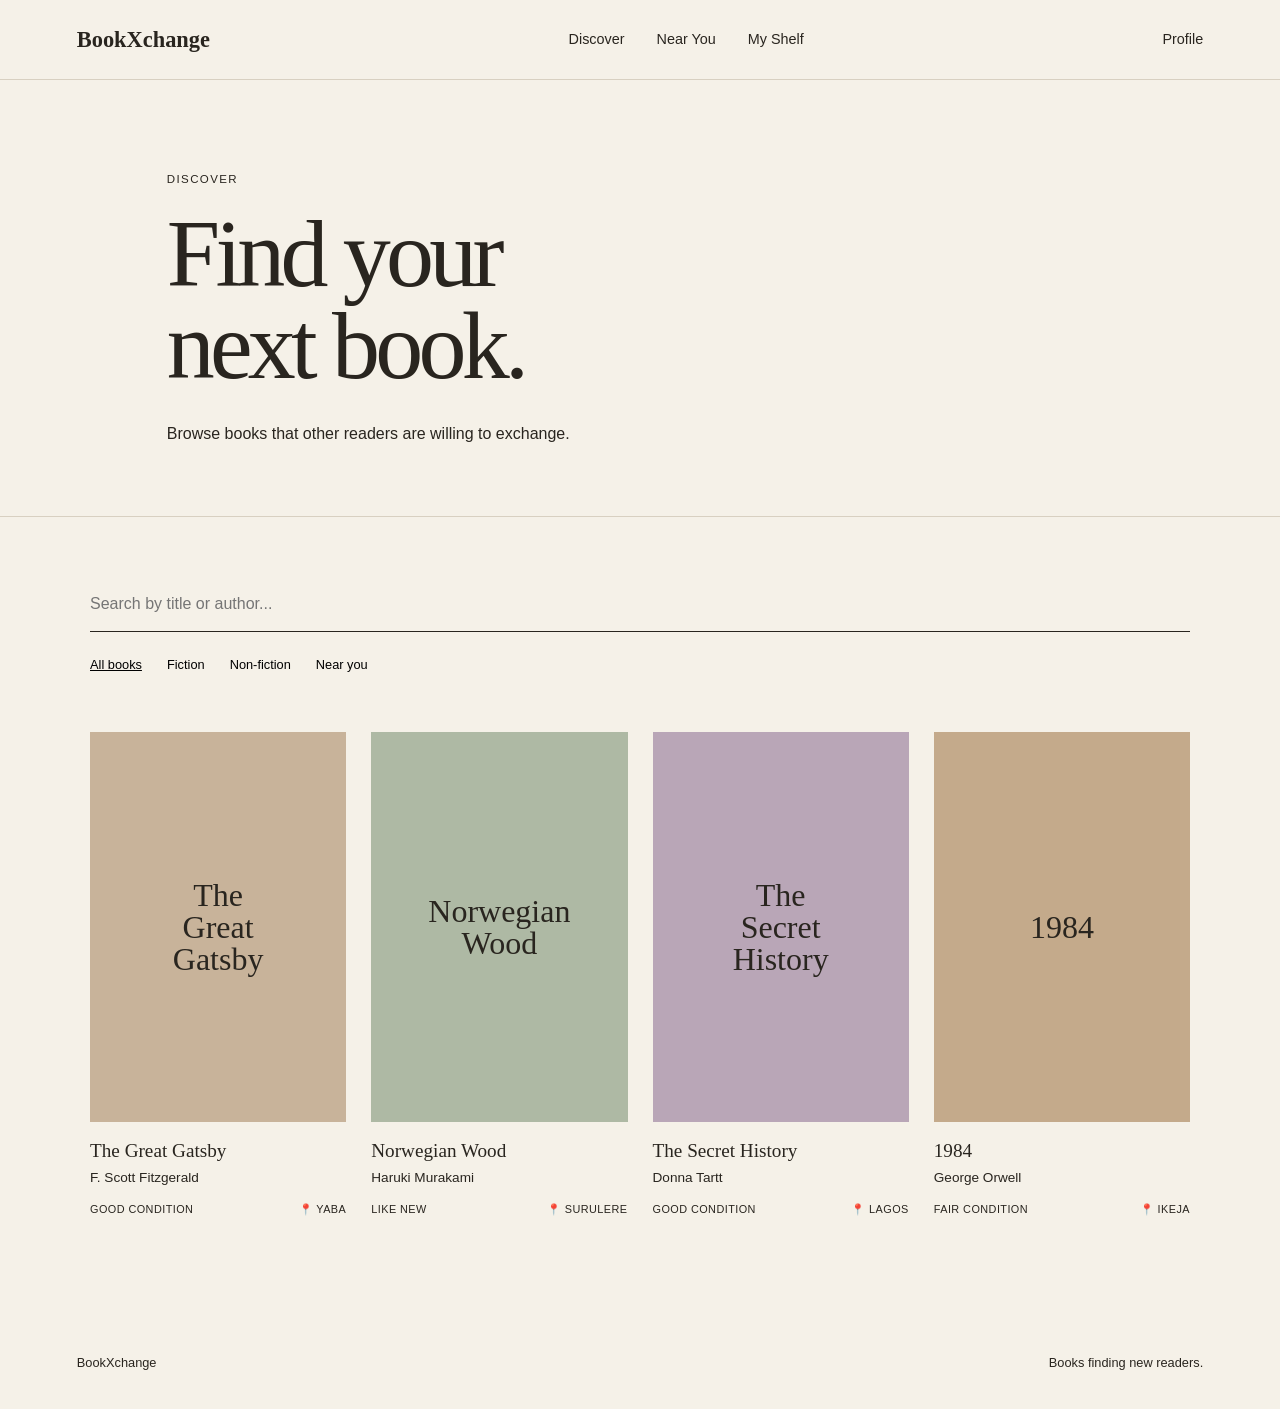
==== discover.html @ 3eae217b "rebuild project" ====
<!DOCTYPE html>
<html lang="en">
<head>
    <meta charset="UTF-8">
    <meta name="viewport" content="width=device-width, initial-scale=1.0">
    <title>Discover | BookXchange</title>
    <link rel="stylesheet" href="css/style.css">
</head>

<body>

    <header class="navbar">
        <a href="index.html" class="logo">BookXchange</a>

        <nav>
            <a href="discover.html">Discover</a>
            <a href="near-you.html">Near You</a>
            <a href="shelf.html">My Shelf</a>
        </nav>

        <a href="profile.html" class="profile-link">Profile</a>
    </header>


    <main>

        <section class="page-intro">
            <p class="eyebrow">Discover</p>

            <h1>Find your<br>next book.</h1>

            <p>
                Browse books that other readers are willing
                to exchange.
            </p>
        </section>


        <section class="discover-section">

            <div class="discover-tools">

                <input
                    type="text"
                    placeholder="Search by title or author..."
                    class="search-input"
                >

                <div class="filter-links">
                    <button>All books</button>
                    <button>Fiction</button>
                    <button>Non-fiction</button>
                    <button>Near you</button>
                </div>

            </div>


            <div class="discover-grid">

                <article class="discover-book">

                    <div class="book-cover cover-one">
                        <span>The<br>Great<br>Gatsby</span>
                    </div>

                    <div class="discover-info">
                        <h2>The Great Gatsby</h2>
                        <p>F. Scott Fitzgerald</p>

                        <div class="book-meta">
                            <span>Good condition</span>
                            <span>📍 Yaba</span>
                        </div>
                    </div>

                </article>


                <article class="discover-book">

                    <div class="book-cover cover-two">
                        <span>Norwegian<br>Wood</span>
                    </div>

                    <div class="discover-info">
                        <h2>Norwegian Wood</h2>
                        <p>Haruki Murakami</p>

                        <div class="book-meta">
                            <span>Like new</span>
                            <span>📍 Surulere</span>
                        </div>
                    </div>

                </article>


                <article class="discover-book">

                    <div class="book-cover cover-three">
                        <span>The<br>Secret<br>History</span>
                    </div>

                    <div class="discover-info">
                        <h2>The Secret History</h2>
                        <p>Donna Tartt</p>

                        <div class="book-meta">
                            <span>Good condition</span>
                            <span>📍 Lagos</span>
                        </div>
                    </div>

                </article>


                <article class="discover-book">

                    <div class="book-cover cover-four">
                        <span>1984</span>
                    </div>

                    <div class="discover-info">
                        <h2>1984</h2>
                        <p>George Orwell</p>

                        <div class="book-meta">
                            <span>Fair condition</span>
                            <span>📍 Ikeja</span>
                        </div>
                    </div>

                </article>

            </div>

        </section>

    </main>


    <footer>
        <p>BookXchange</p>
        <p>Books finding new readers.</p>
    </footer>


    <script src="js/app.js"></script>

</body>
</html>
---- css/style.css ----
* {
    margin: 0;
    padding: 0;
    box-sizing: border-box;
}

body {
    font-family: Georgia, "Times New Roman", serif;
    background: #f5f1e8;
    color: #29251f;
    line-height: 1.6;
}

a {
    color: inherit;
    text-decoration: none;
}


/* NAVIGATION */

.navbar {
    height: 80px;
    padding: 0 6%;
    display: flex;
    align-items: center;
    justify-content: space-between;
    border-bottom: 1px solid #d8d0c1;
}

.logo {
    font-size: 1.4rem;
    font-weight: bold;
}

.navbar nav {
    display: flex;
    gap: 32px;
}

.navbar nav a,
.profile-link {
    font-family: Arial, sans-serif;
    font-size: 0.9rem;
}


/* HERO */

.hero {
    max-width: 1100px;
    margin: 0 auto;
    padding: 120px 6% 110px;
}

.eyebrow {
    font-family: Arial, sans-serif;
    text-transform: uppercase;
    letter-spacing: 0.12em;
    font-size: 0.72rem;
    margin-bottom: 20px;
}

.hero h1 {
    font-size: clamp(3.5rem, 8vw, 7rem);
    line-height: 0.95;
    font-weight: normal;
    letter-spacing: -0.05em;
    max-width: 900px;
}

.hero-text {
    max-width: 520px;
    margin-top: 32px;
    font-family: Arial, sans-serif;
    font-size: 1.05rem;
}

.hero-actions {
    display: flex;
    gap: 12px;
    margin-top: 36px;
}

.button {
    padding: 13px 20px;
    font-family: Arial, sans-serif;
    font-size: 0.9rem;
}

.button.primary {
    background: #29251f;
    color: #f5f1e8;
}

.button.secondary {
    border: 1px solid #29251f;
}


/* GENERAL SECTIONS */

.section {
    padding: 90px 6%;
    border-top: 1px solid #d8d0c1;
}

.section-heading {
    display: flex;
    justify-content: space-between;
    align-items: end;
    margin-bottom: 40px;
}

.section-heading h2,
.near-section h2,
.how-it-works h2 {
    font-size: clamp(2rem, 4vw, 3.5rem);
    font-weight: normal;
    line-height: 1;
}


/* BOOKS */

.book-grid {
    display: grid;
    grid-template-columns: repeat(3, 1fr);
    gap: 35px;
}

.book-cover {
    height: 420px;
    display: flex;
    align-items: center;
    justify-content: center;
    padding: 30px;
    font-size: 2rem;
    text-align: center;
    line-height: 1;
}

.cover-one {
    background: #c8b39a;
}

.cover-two {
    background: #aeb9a4;
}

.cover-three {
    background: #b9a6b7;
}

.book-info {
    padding-top: 15px;
}

.book-info h3 {
    font-size: 1.25rem;
    font-weight: normal;
}

.book-info p,
.book-info small {
    font-family: Arial, sans-serif;
}

.book-info p {
    font-size: 0.9rem;
}

.book-info small {
    display: block;
    margin-top: 7px;
    font-size: 0.72rem;
    text-transform: uppercase;
    letter-spacing: 0.06em;
}


/* NEAR YOU */

.near-section {
    min-height: 500px;
    display: flex;
    align-items: center;
    justify-content: center;
    text-align: center;
}

.near-section p:not(.eyebrow) {
    max-width: 500px;
    margin: 25px auto;
    font-family: Arial, sans-serif;
}

.text-link {
    font-family: Arial, sans-serif;
    text-decoration: underline;
}


/* HOW IT WORKS */

.how-it-works {
    padding: 100px 6%;
    background: #29251f;
    color: #f5f1e8;
}

.steps {
    display: grid;
    grid-template-columns: repeat(3, 1fr);
    gap: 60px;
    margin-top: 70px;
}

.step span {
    font-family: Arial, sans-serif;
    font-size: 0.75rem;
}

.step h3 {
    font-size: 1.5rem;
    font-weight: normal;
    margin: 18px 0 10px;
}

.step p {
    font-family: Arial, sans-serif;
    max-width: 300px;
    opacity: 0.75;
}


/* FOOTER */

footer {
    padding: 35px 6%;
    display: flex;
    justify-content: space-between;
    font-family: Arial, sans-serif;
    font-size: 0.8rem;
}


/* MOBILE */

@media (max-width: 700px) {

    .navbar nav {
        display: none;
    }

    .hero {
        padding-top: 80px;
    }

    .book-grid,
    .steps {
        grid-template-columns: 1fr;
    }

    .book-cover {
        height: 350px;
    }

    .section-heading {
        align-items: start;
        gap: 20px;
        flex-direction: column;
    }

    footer {
        flex-direction: column;
        gap: 10px;
    }
}

/* DISCOVER PAGE */

.page-intro {
    max-width: 1100px;
    margin: 0 auto;
    padding: 90px 6% 70px;
}

.page-intro h1 {
    font-size: clamp(3.5rem, 8vw, 6rem);
    line-height: 0.95;
    font-weight: normal;
    letter-spacing: -0.05em;
}

.page-intro > p:last-child {
    max-width: 450px;
    margin-top: 30px;
    font-family: Arial, sans-serif;
}


.discover-section {
    padding: 60px 6% 100px;
    border-top: 1px solid #d8d0c1;
}


.discover-tools {
    max-width: 1100px;
    margin: 0 auto 60px;
}


.search-input {
    width: 100%;
    padding: 18px 0;
    border: none;
    border-bottom: 1px solid #29251f;
    background: transparent;
    font-family: Arial, sans-serif;
    font-size: 1rem;
    outline: none;
}


.filter-links {
    display: flex;
    gap: 25px;
    margin-top: 25px;
}

.filter-links button {
    border: none;
    background: none;
    padding: 0;
    font-family: Arial, sans-serif;
    font-size: 0.8rem;
    cursor: pointer;
}

.filter-links button:first-child {
    text-decoration: underline;
}


.discover-grid {
    max-width: 1100px;
    margin: 0 auto;
    display: grid;
    grid-template-columns: repeat(4, 1fr);
    gap: 45px 25px;
}


.discover-book .book-cover {
    height: 390px;
}


.discover-info {
    padding-top: 14px;
}


.discover-info h2 {
    font-size: 1.2rem;
    font-weight: normal;
}


.discover-info > p {
    font-family: Arial, sans-serif;
    font-size: 0.85rem;
}


.book-meta {
    display: flex;
    justify-content: space-between;
    gap: 10px;
    margin-top: 12px;
    font-family: Arial, sans-serif;
    font-size: 0.68rem;
    text-transform: uppercase;
    letter-spacing: 0.04em;
}


.cover-four {
    background: #c4aa8b;
}


@media (max-width: 900px) {

    .discover-grid {
        grid-template-columns: repeat(2, 1fr);
    }

}


@media (max-width: 600px) {

    .discover-grid {
        grid-template-columns: 1fr;
    }

    .filter-links {
        overflow-x: auto;
        padding-bottom: 10px;
    }

}

/* NEAR YOU PAGE */

.location-strip {
    border-top: 1px solid #d8d0c1;
    border-bottom: 1px solid #d8d0c1;
    padding: 35px 6%;
    display: flex;
    justify-content: space-between;
    align-items: end;
}

.location-strip h2 {
    font-size: 1.5rem;
    font-weight: normal;
}

.location-strip > p {
    font-family: Arial, sans-serif;
    font-size: 0.8rem;
}


.readers-section {
    padding: 90px 6% 110px;
}


.reader-list {
    max-width: 1100px;
    margin: 60px auto 0;
}


.reader {
    display: grid;
    grid-template-columns: 60px 1.5fr 1.5fr 140px;
    gap: 30px;
    align-items: center;
    padding: 30px 0;
    border-top: 1px solid #d8d0c1;
}


.reader:last-child {
    border-bottom: 1px solid #d8d0c1;
}


.reader-number {
    font-family: Arial, sans-serif;
    font-size: 0.75rem;
}


.reader-info h3 {
    font-size: 1.5rem;
    font-weight: normal;
}


.reader-info p {
    max-width: 280px;
    margin: 5px 0 10px;
    font-family: Arial, sans-serif;
    font-size: 0.85rem;
}


.reader-info span {
    font-family: Arial, sans-serif;
    font-size: 0.7rem;
    text-transform: uppercase;
}


.reader-books {
    display: flex;
    flex-direction: column;
    gap: 4px;
}


.reader-books p {
    margin-bottom: 5px;
    font-family: Arial, sans-serif;
    font-size: 0.65rem;
    text-transform: uppercase;
    letter-spacing: 0.08em;
}


.reader-books strong {
    font-size: 0.95rem;
    font-weight: normal;
}


.reader-link {
    font-family: Arial, sans-serif;
    font-size: 0.8rem;
    text-decoration: underline;
    text-align: right;
}


@media (max-width: 750px) {

    .location-strip {
        align-items: start;
        flex-direction: column;
        gap: 15px;
    }

    .reader {
        grid-template-columns: 40px 1fr;
        gap: 15px;
    }

    .reader-books {
        grid-column: 2;
    }

    .reader-link {
        grid-column: 2;
        text-align: left;
    }

}

/* MY SHELF */

.shelf-intro {
    display: flex;
    justify-content: space-between;
    align-items: end;
}

.shelf-section {
    padding: 80px 6% 100px;
    border-top: 1px solid #d8d0c1;
}

.shelf-heading {
    max-width: 1100px;
    margin: 0 auto 50px;
    display: flex;
    justify-content: space-between;
    align-items: end;
}

.shelf-heading h2 {
    font-size: clamp(2rem, 4vw, 3rem);
    font-weight: normal;
    line-height: 1;
}

.shelf-heading > span {
    font-family: Arial, sans-serif;
    font-size: 0.75rem;
}

.shelf-grid {
    max-width: 1100px;
    margin: 0 auto;
    display: grid;
    grid-template-columns: repeat(3, 1fr);
    gap: 35px;
}

.shelf-book .book-cover {
    height: 420px;
}

.shelf-book-info {
    padding-top: 15px;
}

.shelf-book-info h3 {
    font-size: 1.2rem;
    font-weight: normal;
}

.shelf-book-info p {
    font-family: Arial, sans-serif;
    font-size: 0.85rem;
}

.status {
    display: inline-block;
    margin-top: 8px;
    font-family: Arial, sans-serif;
    font-size: 0.65rem;
    text-transform: uppercase;
    letter-spacing: 0.06em;
}

.secondary-shelf {
    background: #ebe5d9;
}

.library-list {
    max-width: 1100px;
    margin: 0 auto;
}

.library-book {
    display: grid;
    grid-template-columns: 60px 1fr 100px;
    align-items: center;
    padding: 22px 0;
    border-top: 1px solid #d0c8ba;
}

.library-book:last-child {
    border-bottom: 1px solid #d0c8ba;
}

.library-book > span {
    font-family: Arial, sans-serif;
    font-size: 0.7rem;
}

.library-book > span:last-child {
    text-align: right;
    text-transform: uppercase;
    letter-spacing: 0.05em;
}

.library-book h3 {
    font-size: 1.15rem;
    font-weight: normal;
}

.library-book p {
    font-family: Arial, sans-serif;
    font-size: 0.8rem;
}


@media (max-width: 700px) {

    .shelf-intro {
        align-items: start;
        flex-direction: column;
        gap: 30px;
    }

    .shelf-grid {
        grid-template-columns: 1fr;
    }

    .shelf-heading {
        align-items: start;
        flex-direction: column;
        gap: 15px;
    }

    .library-book {
        grid-template-columns: 35px 1fr;
        gap: 10px;
    }

    .library-book > span:last-child {
        grid-column: 2;
        text-align: left;
    }

}

/* WISHLIST */

.wishlist-section {
    padding: 80px 6% 110px;
    border-top: 1px solid #d8d0c1;
}

.wishlist-heading {
    max-width: 1100px;
    margin: 0 auto 55px;
    display: flex;
    justify-content: space-between;
    align-items: end;
}

.wishlist-heading h2 {
    font-size: clamp(2rem, 4vw, 3rem);
    font-weight: normal;
    line-height: 1;
}

.wishlist-list {
    max-width: 1100px;
    margin: 0 auto;
}

.wishlist-book {
    display: grid;
    grid-template-columns: 60px 1.3fr 1.5fr 100px;
    gap: 30px;
    align-items: center;
    padding: 28px 0;
    border-top: 1px solid #d8d0c1;
}

.wishlist-book:last-child {
    border-bottom: 1px solid #d8d0c1;
}

.wishlist-number {
    font-family: Arial, sans-serif;
    font-size: 0.7rem;
}

.wishlist-main h3 {
    font-size: 1.3rem;
    font-weight: normal;
}

.wishlist-main p {
    font-family: Arial, sans-serif;
    font-size: 0.8rem;
}

.wishlist-note span {
    display: block;
    margin-bottom: 4px;
    font-family: Arial, sans-serif;
    font-size: 0.65rem;
    text-transform: uppercase;
    letter-spacing: 0.06em;
}

.wishlist-note p {
    font-family: Arial, sans-serif;
    font-size: 0.8rem;
}

.wishlist-status {
    font-family: Arial, sans-serif;
    font-size: 0.65rem;
    text-transform: uppercase;
    letter-spacing: 0.06em;
    text-align: right;
}


@media (max-width: 750px) {

    .wishlist-heading {
        align-items: start;
        flex-direction: column;
        gap: 25px;
    }

    .wishlist-book {
        grid-template-columns: 35px 1fr;
        gap: 12px;
    }

    .wishlist-note,
    .wishlist-status {
        grid-column: 2;
        text-align: left;
    }

}

/* MATCHES */

.matches-section {
    padding: 80px 6% 110px;
    border-top: 1px solid #d8d0c1;
}

.match-list {
    max-width: 1100px;
    margin: 60px auto 0;
}

.match {
    padding: 35px 0;
    border-top: 1px solid #d8d0c1;
}

.match:last-child {
    border-bottom: 1px solid #d8d0c1;
}

.match-person {
    display: flex;
    align-items: center;
    gap: 15px;
    margin-bottom: 35px;
}

.match-avatar {
    width: 45px;
    height: 45px;
    border: 1px solid #29251f;
    border-radius: 50%;
    display: flex;
    align-items: center;
    justify-content: center;
    font-family: Arial, sans-serif;
}

.match-person h3 {
    font-size: 1.3rem;
    font-weight: normal;
}

.match-person p {
    font-family: Arial, sans-serif;
    font-size: 0.7rem;
}

.exchange {
    display: grid;
    grid-template-columns: 1fr 80px 1fr;
    align-items: center;
    max-width: 750px;
    margin-left: 60px;
}

.exchange-side span {
    display: block;
    margin-bottom: 8px;
    font-family: Arial, sans-serif;
    font-size: 0.65rem;
    text-transform: uppercase;
    letter-spacing: 0.06em;
}

.exchange-side strong {
    display: block;
    font-size: 1.4rem;
    font-weight: normal;
}

.exchange-side small {
    display: block;
    margin-top: 3px;
    font-family: Arial, sans-serif;
    font-size: 0.75rem;
}

.exchange-arrow {
    text-align: center;
    font-size: 1.5rem;
}

.match-reason {
    display: flex;
    justify-content: space-between;
    align-items: end;
    margin: 30px 0 0 60px;
    max-width: 750px;
}

.match-reason p {
    max-width: 500px;
    font-family: Arial, sans-serif;
    font-size: 0.8rem;
}

.match-reason a {
    font-family: Arial, sans-serif;
    font-size: 0.75rem;
    text-decoration: underline;
}


@media (max-width: 700px) {

    .exchange {
        grid-template-columns: 1fr;
        gap: 20px;
        margin-left: 0;
    }

    .exchange-arrow {
        text-align: left;
    }

    .match-reason {
        flex-direction: column;
        align-items: start;
        gap: 15px;
        margin-left: 0;
    }

}

/* PROFILE */

.profile-header {
    max-width: 1100px;
    margin: 0 auto;
    padding: 100px 6%;
    display: flex;
    gap: 45px;
    align-items: center;
}

.profile-avatar {
    width: 140px;
    height: 140px;
    border: 1px solid #29251f;
    border-radius: 50%;
    display: flex;
    align-items: center;
    justify-content: center;
    font-size: 3rem;
}

.profile-intro h1 {
    font-size: clamp(3rem, 6vw, 5rem);
    font-weight: normal;
    line-height: 1;
}

.profile-location {
    margin-top: 8px;
    font-family: Arial, sans-serif;
    font-size: 0.75rem;
}

.profile-bio {
    max-width: 500px;
    margin-top: 22px;
    font-family: Arial, sans-serif;
}

.genres {
    display: flex;
    flex-wrap: wrap;
    gap: 8px;
    margin-top: 20px;
}

.genres span {
    padding: 6px 10px;
    border: 1px solid #bdb5a7;
    font-family: Arial, sans-serif;
    font-size: 0.65rem;
}


.profile-reading {
    border-top: 1px solid #d8d0c1;
    border-bottom: 1px solid #d8d0c1;
    padding: 45px 6%;
    display: grid;
    grid-template-columns: 2fr 1fr;
    gap: 40px;
}

.currently-reading h2 {
    font-size: 2rem;
    font-weight: normal;
}

.currently-reading > p:last-child {
    font-family: Arial, sans-serif;
    font-size: 0.8rem;
}

.member-info {
    border-left: 1px solid #d8d0c1;
    padding-left: 40px;
}

.member-info > p:last-child {
    font-family: Arial, sans-serif;
    font-size: 0.85rem;
}


.profile-shelf {
    padding: 90px 6% 110px;
}

.profile-books {
    max-width: 1100px;
    margin: 60px auto 0;
    display: grid;
    grid-template-columns: repeat(3, 1fr);
    gap: 35px;
}

.mini-cover {
    height: 350px;
    display: flex;
    align-items: center;
    justify-content: center;
    text-align: center;
    padding: 30px;
    font-size: 1.5rem;
    line-height: 1;
}

.profile-book h3 {
    margin-top: 14px;
    font-size: 1.15rem;
    font-weight: normal;
}

.profile-book p {
    font-family: Arial, sans-serif;
    font-size: 0.8rem;
}


.profile-history {
    padding: 90px 6% 110px;
    border-top: 1px solid #d8d0c1;
}

.profile-history > h2 {
    max-width: 1100px;
    margin: 0 auto 55px;
    font-size: clamp(2rem, 4vw, 3rem);
    font-weight: normal;
}

.history-row {
    max-width: 1100px;
    margin: 0 auto;
    padding: 25px 0;
    border-top: 1px solid #d8d0c1;
    display: flex;
    justify-content: space-between;
    align-items: center;
}

.history-row:last-child {
    border-bottom: 1px solid #d8d0c1;
}

.history-row div {
    display: flex;
    gap: 15px;
    align-items: center;
}

.history-row strong {
    font-size: 1rem;
    font-weight: normal;
}

.history-row span {
    font-family: Arial, sans-serif;
}

.history-row p {
    font-family: Arial, sans-serif;
    font-size: 0.7rem;
}


@media (max-width: 700px) {

    .profile-header {
        align-items: start;
        flex-direction: column;
    }

    .profile-reading {
        grid-template-columns: 1fr;
    }

    .member-info {
        border-left: none;
        border-top: 1px solid #d8d0c1;
        padding: 25px 0 0;
    }

    .profile-books {
        grid-template-columns: 1fr;
    }

    .history-row {
        align-items: start;
        flex-direction: column;
        gap: 12px;
    }

}
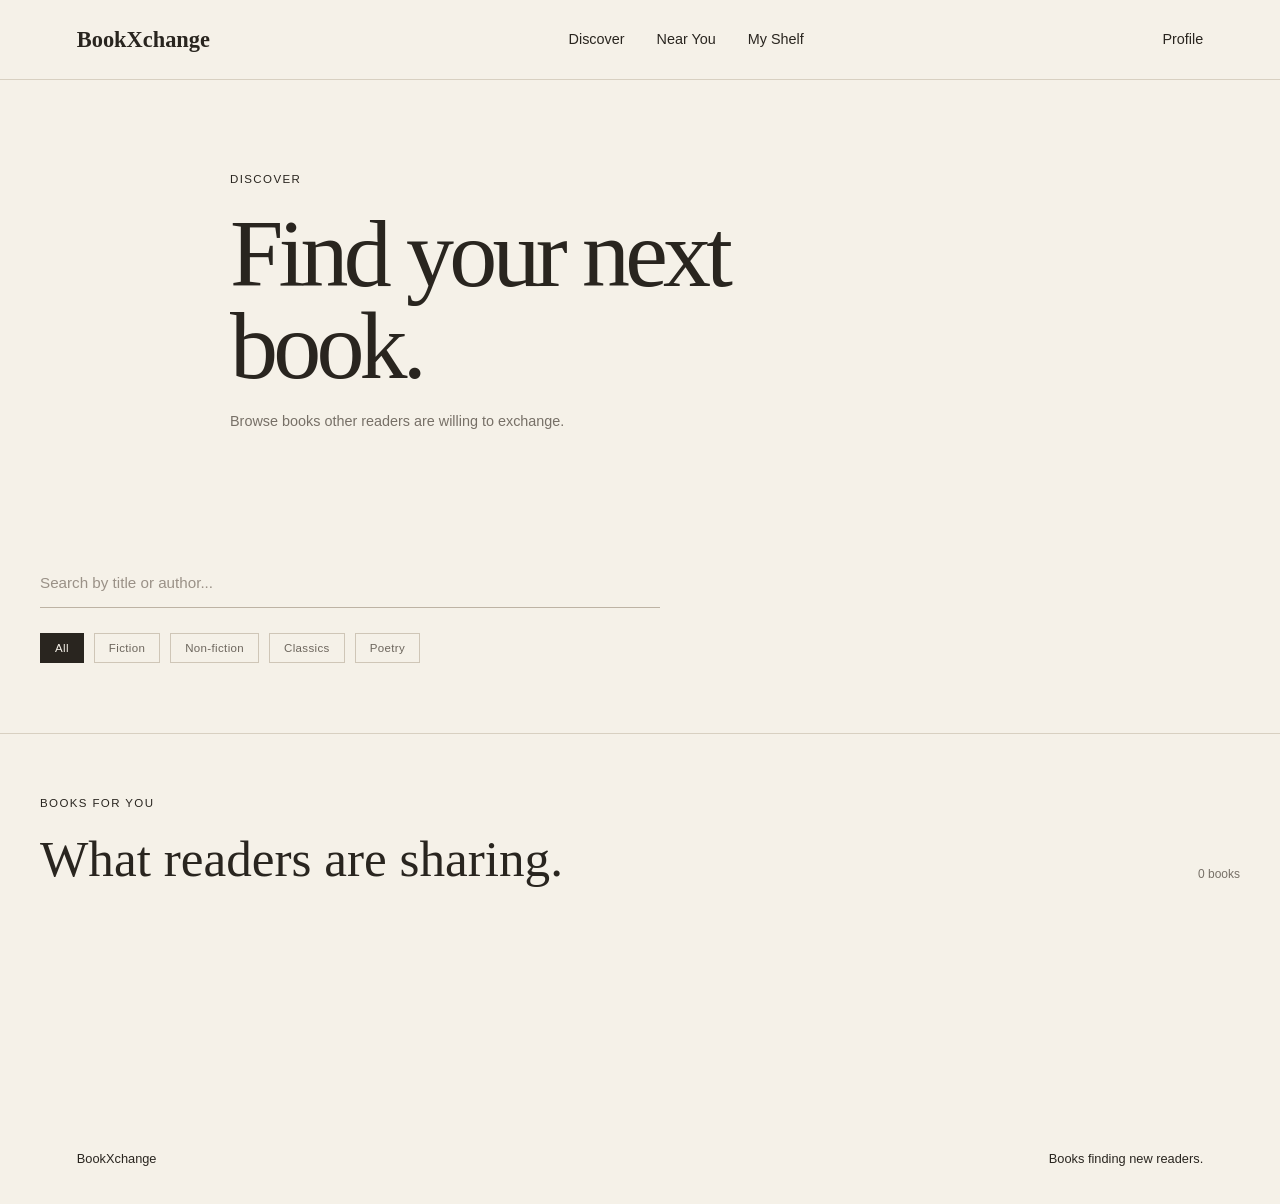
==== commit 8e2470ef: "add discover section with search and filter functionality; update styles for improved layout" ====
--- a/discover.html
+++ b/discover.html
@@ -1,6 +1,6 @@
-
 <!DOCTYPE html>
 <html lang="en">
+
 <head>
     <meta charset="UTF-8">
     <meta name="viewport" content="width=device-width, initial-scale=1.0">
@@ -21,120 +21,62 @@
 
         <a href="profile.html" class="profile-link">Profile</a>
     </header>
+    <main>
+
+        <section class="page-intro discover-intro">
+            <div>
+                <p class="eyebrow">Discover</p>
+                <h1>Find your next<br>book.</h1>
+                <p class="intro-copy">
+                    Browse books other readers are willing to exchange.
+                </p>
+            </div>
+        </section>
 
 
-    <main>
+        <section class="discover-controls">
 
-        <section class="page-intro">
-            <p class="eyebrow">Discover</p>
+            <div class="search-wrap">
+                <input type="search" id="book-search" placeholder="Search by title or author..." autocomplete="off">
+            </div>
 
-            <h1>Find your<br>next book.</h1>
+            <div class="category-filters">
+                <button type="button" class="filter-button active" data-category="all">
+                    All
+                </button>
 
-            <p>
-                Browse books that other readers are willing
-                to exchange.
-            </p>
+                <button type="button" class="filter-button" data-category="fiction">
+                    Fiction
+                </button>
+
+                <button type="button" class="filter-button" data-category="non-fiction">
+                    Non-fiction
+                </button>
+
+                <button type="button" class="filter-button" data-category="classics">
+                    Classics
+                </button>
+
+                <button type="button" class="filter-button" data-category="poetry">
+                    Poetry
+                </button>
+            </div>
+
         </section>
 
 
         <section class="discover-section">
 
-            <div class="discover-tools">
-
-                <input
-                    type="text"
-                    placeholder="Search by title or author..."
-                    class="search-input"
-                >
-
-                <div class="filter-links">
-                    <button>All books</button>
-                    <button>Fiction</button>
-                    <button>Non-fiction</button>
-                    <button>Near you</button>
+            <div class="section-heading">
+                <div>
+                    <p class="eyebrow">Books for you</p>
+                    <h2>What readers are sharing.</h2>
                 </div>
 
+                <span id="discover-count">0 books</span>
             </div>
 
-
-            <div class="discover-grid">
-
-                <article class="discover-book">
-
-                    <div class="book-cover cover-one">
-                        <span>The<br>Great<br>Gatsby</span>
-                    </div>
-
-                    <div class="discover-info">
-                        <h2>The Great Gatsby</h2>
-                        <p>F. Scott Fitzgerald</p>
-
-                        <div class="book-meta">
-                            <span>Good condition</span>
-                            <span>📍 Yaba</span>
-                        </div>
-                    </div>
-
-                </article>
-
-
-                <article class="discover-book">
-
-                    <div class="book-cover cover-two">
-                        <span>Norwegian<br>Wood</span>
-                    </div>
-
-                    <div class="discover-info">
-                        <h2>Norwegian Wood</h2>
-                        <p>Haruki Murakami</p>
-
-                        <div class="book-meta">
-                            <span>Like new</span>
-                            <span>📍 Surulere</span>
-                        </div>
-                    </div>
-
-                </article>
-
-
-                <article class="discover-book">
-
-                    <div class="book-cover cover-three">
-                        <span>The<br>Secret<br>History</span>
-                    </div>
-
-                    <div class="discover-info">
-                        <h2>The Secret History</h2>
-                        <p>Donna Tartt</p>
-
-                        <div class="book-meta">
-                            <span>Good condition</span>
-                            <span>📍 Lagos</span>
-                        </div>
-                    </div>
-
-                </article>
-
-
-                <article class="discover-book">
-
-                    <div class="book-cover cover-four">
-                        <span>1984</span>
-                    </div>
-
-                    <div class="discover-info">
-                        <h2>1984</h2>
-                        <p>George Orwell</p>
-
-                        <div class="book-meta">
-                            <span>Fair condition</span>
-                            <span>📍 Ikeja</span>
-                        </div>
-                    </div>
-
-                </article>
-
-            </div>
+            <div class="discover-grid" id="discover-book-list"></div>
 
         </section>
 
@@ -150,4 +92,5 @@
     <script src="js/app.js"></script>
 
 </body>
-</html>
+
+</html>
--- a/css/style.css
+++ b/css/style.css
@@ -1101,4 +1101,731 @@
         gap: 12px;
     }
 
+}
+
+.book-cover {
+    overflow: hidden;
+}
+
+.book-cover img {
+    width: 100%;
+    height: 100%;
+    object-fit: cover;
+    display: block;
+}
+
+/* =================================
+   ADD BOOK MODAL
+================================= */
+
+.add-book-section {
+    position: fixed;
+    inset: 0;
+    z-index: 1000;
+
+    display: flex;
+    align-items: flex-start;
+    justify-content: center;
+
+    padding: 70px 24px;
+    box-sizing: border-box;
+
+    background: rgba(41, 37, 31, 0.42);
+
+    opacity: 0;
+    visibility: hidden;
+    pointer-events: none;
+
+    transition:
+        opacity 0.25s ease,
+        visibility 0.25s ease;
+}
+
+.add-book-section.is-open {
+    opacity: 1;
+    visibility: visible;
+    pointer-events: auto;
+}
+
+.add-book-section > .shelf-heading,
+.add-book-section > form {
+    position: relative;
+    z-index: 1;
+}
+
+.add-book-section::before {
+    content: "";
+    position: absolute;
+    inset: 0;
+}
+
+/* The actual panel */
+
+.add-book-section {
+    overflow-y: auto;
+}
+
+.add-book-section .shelf-heading,
+#add-book-form {
+    width: min(100%, 620px);
+}
+
+.add-book-section .shelf-heading {
+    display: none;
+}
+
+#add-book-form {
+    background: #f5f1e8;
+    border: 1px solid #d8d0c1;
+
+    padding: 36px 38px 40px;
+
+    box-sizing: border-box;
+
+    transform: translateY(30px);
+    transition: transform 0.3s ease;
+}
+
+.add-book-section.is-open #add-book-form {
+    transform: translateY(0);
+}
+
+#add-book-form label {
+    display: block;
+
+    margin: 0 0 8px;
+
+    font-family: Arial, sans-serif;
+    font-size: 0.7rem;
+    letter-spacing: 0.12em;
+    text-transform: uppercase;
+
+    color: #5d574e;
+}
+
+#add-book-form input[type="text"],
+#add-book-form select,
+#add-book-form textarea {
+    display: block;
+
+    width: 100%;
+    box-sizing: border-box;
+
+    margin-bottom: 20px;
+
+    padding: 14px 15px;
+
+    border: 1px solid #cfc6b7;
+    border-radius: 0;
+
+    background: #faf8f2;
+    color: #29251f;
+
+    font-family: Arial, sans-serif;
+    font-size: 0.95rem;
+}
+
+#add-book-form input[type="text"],
+#add-book-form select {
+    height: 50px;
+}
+
+#add-book-form textarea {
+    min-height: 120px;
+    resize: vertical;
+    line-height: 1.5;
+}
+
+#add-book-form input[type="text"]:focus,
+#add-book-form select:focus,
+#add-book-form textarea:focus {
+    outline: none;
+    border-color: #29251f;
+}
+
+#add-book-form input[type="file"] {
+    display: block;
+
+    width: 100%;
+    box-sizing: border-box;
+
+    margin-bottom: 20px;
+    padding: 18px;
+
+    border: 1px dashed #c5bcad;
+
+    background: #faf8f2;
+
+    font-family: Arial, sans-serif;
+    font-size: 0.8rem;
+
+    color: #5d574e;
+
+    cursor: pointer;
+}
+
+#add-book-form input[type="file"]::file-selector-button {
+    margin-right: 12px;
+
+    padding: 9px 13px;
+
+    border: 1px solid #29251f;
+    background: #29251f;
+    color: #f5f1e8;
+
+    font-family: Arial, sans-serif;
+    font-size: 0.72rem;
+
+    cursor: pointer;
+}
+
+/* =================================
+   EDIT / DELETE CONTROLS
+================================= */
+
+.shelf-book .shelf-book-info .book-actions {
+    display: flex !important;
+    align-items: center !important;
+    gap: 8px !important;
+    margin-top: 16px !important;
+}
+
+.shelf-book .shelf-book-info .book-actions button.edit-book,
+.shelf-book .shelf-book-info .book-actions button.delete-book {
+    display: inline-block !important;
+
+    width: auto !important;
+    height: auto !important;
+
+    margin: 0 !important;
+
+    padding: 7px 12px !important;
+
+    border: 1px solid #cfc6b7 !important;
+    border-radius: 0 !important;
+
+    background: transparent !important;
+    color: #29251f !important;
+
+    font-family: Arial, sans-serif !important;
+    font-size: 0.7rem !important;
+    font-weight: normal !important;
+    letter-spacing: 0.04em !important;
+
+    cursor: pointer !important;
+
+    box-shadow: none !important;
+
+    transition:
+        background 0.2s ease,
+        color 0.2s ease,
+        border-color 0.2s ease !important;
+}
+
+.shelf-book .shelf-book-info .book-actions button.edit-book:hover {
+    background: #29251f !important;
+    border-color: #29251f !important;
+    color: #f5f1e8 !important;
+}
+
+.shelf-book .shelf-book-info .book-actions button.delete-book {
+    color: #6d665d !important;
+}
+
+.shelf-book .shelf-book-info .book-actions button.delete-book:hover {
+    background: #e5ddd1 !important;
+    border-color: #bdb3a4 !important;
+    color: #29251f !important;
+}
+
+button.edit-book,
+button.delete-book {
+    appearance: none;
+    -webkit-appearance: none;
+
+    display: inline-flex;
+    align-items: center;
+    justify-content: center;
+
+    padding: 8px 14px !important;
+    margin: 16px 0 0 0 !important;
+
+    border: 1px solid #29251f !important;
+    border-radius: 0 !important;
+
+    background: transparent !important;
+    color: #29251f !important;
+
+    font-family: Arial, sans-serif !important;
+    font-size: 12px !important;
+    line-height: 1 !important;
+
+    cursor: pointer !important;
+
+    box-shadow: none !important;
+}
+
+button.edit-book:hover {
+    background: #29251f !important;
+    color: #f5f1e8 !important;
+}
+
+button.delete-book {
+    border-color: #bdb3a4 !important;
+    color: #6d665d !important;
+}
+
+button.delete-book:hover {
+    background: #e5ddd1 !important;
+    color: #29251f !important;
+}
+
+/* =================================
+   ADD BOOK MODAL PANEL
+================================= */
+
+.add-book-panel {
+    position: relative;
+
+    width: min(100%, 620px);
+    max-height: calc(100vh - 100px);
+
+    overflow-y: auto;
+
+    padding: 36px 38px 40px;
+
+    box-sizing: border-box;
+
+    background: #f5f1e8;
+    border: 1px solid #d8d0c1;
+
+    transform: translateY(30px);
+
+    transition: transform 0.3s ease;
+}
+
+.add-book-section.is-open .add-book-panel {
+    transform: translateY(0);
+}
+
+.add-book-panel .shelf-heading {
+    display: block;
+    width: 100%;
+    margin-bottom: 28px;
+}
+
+.add-book-panel #add-book-form {
+    width: 100%;
+    margin-top: 0;
+}
+
+.close-add-book {
+    position: absolute;
+    top: 18px;
+    right: 20px;
+
+    width: 34px;
+    height: 34px;
+
+    display: flex;
+    align-items: center;
+    justify-content: center;
+
+    border: none !important;
+    background: transparent !important;
+    color: #29251f !important;
+
+    font-family: Arial, sans-serif !important;
+    font-size: 25px !important;
+    font-weight: 300 !important;
+    line-height: 1 !important;
+
+    padding: 0 !important;
+    margin: 0 !important;
+
+    cursor: pointer !important;
+}
+
+.close-add-book:hover {
+    background: transparent !important;
+    color: #777067 !important;
+}
+
+.empty-library {
+    padding: 28px 0;
+    border-top: 1px solid #d8d0c1;
+    border-bottom: 1px solid #d8d0c1;
+}
+
+.empty-library p {
+    margin: 0;
+    color: #777067;
+    font-family: Arial, sans-serif;
+    font-size: 0.9rem;
+}
+
+.shelf-book .shelf-book-info .book-actions button.keep-book {
+    appearance: none;
+    -webkit-appearance: none;
+
+    display: inline-flex;
+    align-items: center;
+    justify-content: center;
+
+    padding: 7px 12px !important;
+    margin: 0 !important;
+
+    border: 1px solid #29251f !important;
+    border-radius: 0 !important;
+
+    background: #29251f !important;
+    color: #f5f1e8 !important;
+
+    font-family: Arial, sans-serif !important;
+    font-size: 0.7rem !important;
+    font-weight: normal !important;
+    letter-spacing: 0.04em !important;
+    line-height: 1 !important;
+
+    cursor: pointer !important;
+    box-shadow: none !important;
+
+    transition:
+        background 0.2s ease,
+        color 0.2s ease,
+        border-color 0.2s ease !important;
+}
+
+.shelf-book .shelf-book-info .book-actions button.keep-book:hover {
+    background: transparent !important;
+    color: #29251f !important;
+}
+
+/* =================================
+   LIBRARY CONTROLS
+================================= */
+
+.library-book .make-available {
+    appearance: none;
+    -webkit-appearance: none;
+
+    display: inline-flex;
+    align-items: center;
+    justify-content: center;
+
+    padding: 7px 12px;
+
+    border: 1px solid #cfc6b7;
+    border-radius: 0;
+
+    background: transparent;
+    color: #6d665d;
+
+    font-family: Arial, sans-serif;
+    font-size: 0.7rem;
+    font-weight: normal;
+    letter-spacing: 0.04em;
+    line-height: 1;
+
+    cursor: pointer;
+    box-shadow: none;
+
+    transition:
+        background 0.2s ease,
+        color 0.2s ease,
+        border-color 0.2s ease;
+}
+
+.library-book .make-available:hover {
+    background: #29251f;
+    border-color: #29251f;
+    color: #f5f1e8;
+}
+
+@media (max-width: 700px) {
+
+    .library-book {
+        grid-template-columns: 35px 1fr;
+        gap: 10px;
+    }
+
+    .library-book .make-available {
+        grid-column: 2;
+        justify-self: start;
+        margin-top: 8px;
+    }
+
+}
+
+/* =================================
+   EMPTY SHELF
+================================= */
+
+.empty-shelf {
+    padding: 35px 0;
+    border-top: 1px solid #d8d0c1;
+    border-bottom: 1px solid #d8d0c1;
+}
+
+.empty-shelf p {
+    margin: 0 0 12px;
+    color: #777067;
+    font-family: Arial, sans-serif;
+    font-size: 0.9rem;
+}
+
+.empty-shelf-link {
+    appearance: none;
+    border: none;
+    padding: 0;
+    background: transparent;
+    color: #29251f;
+    font-family: Arial, sans-serif;
+    font-size: 0.75rem;
+    text-decoration: underline;
+    cursor: pointer;
+}
+
+.empty-shelf-link:hover {
+    opacity: 0.6;
+}
+
+/* =========================
+   DISCOVER
+========================= */
+
+.discover-intro {
+    max-width: 900px;
+}
+
+.discover-intro .intro-copy {
+    max-width: 500px;
+    margin-top: 18px;
+    color: #777067;
+    font-family: Arial, sans-serif;
+    font-size: 0.9rem;
+    line-height: 1.7;
+}
+
+
+/* Search + filters */
+
+.discover-controls {
+    margin: 55px 0 70px;
+}
+
+.search-wrap {
+    max-width: 620px;
+}
+
+#book-search {
+    width: 100%;
+    padding: 16px 0;
+    border: none;
+    border-bottom: 1px solid #bdb3a4;
+    border-radius: 0;
+    outline: none;
+    background: transparent;
+    color: #29251f;
+    font-family: Arial, sans-serif;
+    font-size: 0.95rem;
+}
+
+#book-search::placeholder {
+    color: #9a9187;
+}
+
+#book-search:focus {
+    border-bottom-color: #29251f;
+}
+
+
+/* Filters */
+
+.category-filters {
+    display: flex;
+    flex-wrap: wrap;
+    gap: 10px;
+    margin-top: 25px;
+}
+
+.filter-button {
+    appearance: none;
+    border: 1px solid #cfc6b7;
+    border-radius: 0;
+    padding: 8px 14px;
+    background: transparent;
+    color: #6d665d;
+    font-family: Arial, sans-serif;
+    font-size: 0.72rem;
+    letter-spacing: 0.03em;
+    cursor: pointer;
+    transition:
+        background 0.2s ease,
+        color 0.2s ease,
+        border-color 0.2s ease;
+}
+
+.filter-button:hover {
+    border-color: #29251f;
+    color: #29251f;
+}
+
+.filter-button.active {
+    border-color: #29251f;
+    background: #29251f;
+    color: #f5f1e8;
+}
+
+
+/* Section */
+
+.discover-section {
+    margin-bottom: 100px;
+}
+
+.section-heading {
+    display: flex;
+    align-items: flex-end;
+    justify-content: space-between;
+    gap: 30px;
+    margin-bottom: 30px;
+}
+
+.section-heading h2 {
+    margin: 0;
+}
+
+#discover-count {
+    color: #777067;
+    font-family: Arial, sans-serif;
+    font-size: 0.75rem;
+    white-space: nowrap;
+}
+
+
+/* Book grid */
+
+.discover-grid {
+    display: grid;
+    grid-template-columns: repeat(3, 1fr);
+    gap: 45px 28px;
+}
+
+.discover-book {
+    min-width: 0;
+}
+
+.discover-book-cover {
+    aspect-ratio: 3 / 4;
+    overflow: hidden;
+    margin-bottom: 18px;
+    background: #e5ddd1;
+}
+
+.discover-book-cover img {
+    width: 100%;
+    height: 100%;
+    object-fit: cover;
+    display: block;
+}
+
+.discover-book-cover.placeholder {
+    display: flex;
+    align-items: flex-end;
+    padding: 22px;
+    background: #d8d0c1;
+}
+
+.discover-book-cover.placeholder span {
+    max-width: 80%;
+    color: #29251f;
+    font-family: Georgia, serif;
+    font-size: 1.3rem;
+    line-height: 1.15;
+}
+
+.discover-book-info h3 {
+    margin: 0 0 5px;
+    font-family: Georgia, serif;
+    font-size: 1.05rem;
+    font-weight: normal;
+}
+
+.discover-book-info .author {
+    margin: 0;
+    color: #777067;
+    font-family: Arial, sans-serif;
+    font-size: 0.78rem;
+}
+
+.discover-book-info .condition {
+    display: inline-block;
+    margin-top: 12px;
+    color: #777067;
+    font-family: Arial, sans-serif;
+    font-size: 0.68rem;
+    letter-spacing: 0.04em;
+    text-transform: uppercase;
+}
+
+
+/* Empty state */
+
+.discover-empty {
+    grid-column: 1 / -1;
+    padding: 50px 0;
+    border-top: 1px solid #d8d0c1;
+    border-bottom: 1px solid #d8d0c1;
+}
+
+.discover-empty p {
+    margin: 0;
+    color: #777067;
+    font-family: Arial, sans-serif;
+    font-size: 0.9rem;
+}
+
+
+/* Mobile */
+
+@media (max-width: 700px) {
+
+    .discover-controls {
+        margin: 40px 0 55px;
+    }
+
+    .discover-grid {
+        grid-template-columns: repeat(2, 1fr);
+        gap: 35px 18px;
+    }
+
+    .section-heading {
+        align-items: flex-start;
+        flex-direction: column;
+        gap: 8px;
+    }
+
+}
+
+@media (max-width: 480px) {
+
+    .discover-grid {
+        grid-template-columns: 1fr;
+    }
+
+}
+
+.discover-intro,
+.discover-controls,
+.discover-section {
+    padding-left: 40px;
+    padding-right: 40px;
+}
+
+.discover-intro,
+.discover-controls,
+.discover-section {
+    padding-left: 40px;
+    padding-right: 40px;
 }
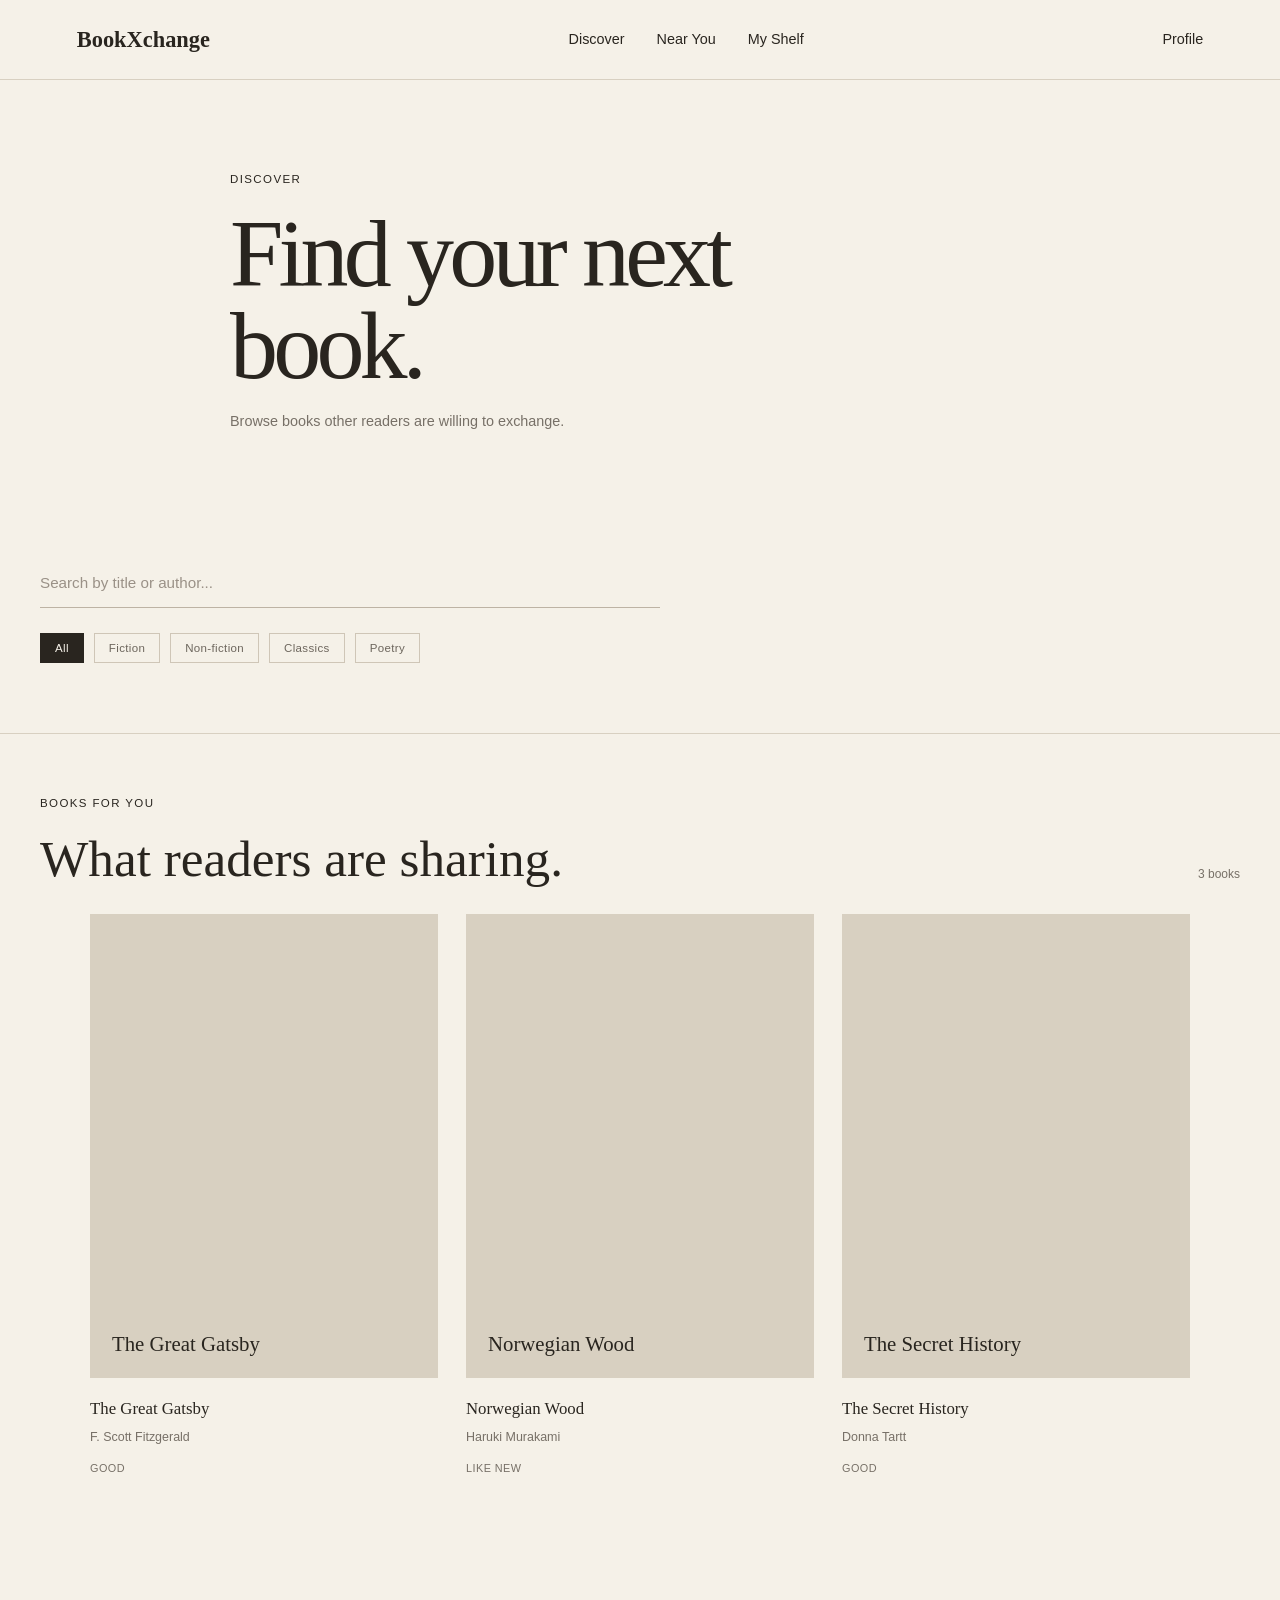
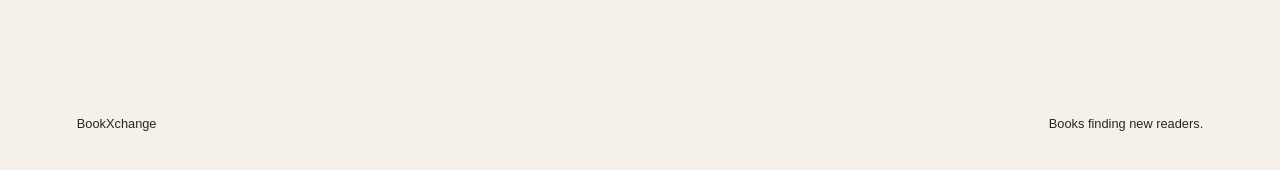
==== commit a78408d0: "add book detail modal and clickable book functionality; enhance user interaction on discover page" ====
--- a/discover.html
+++ b/discover.html
@@ -21,6 +21,49 @@
 
         <a href="profile.html" class="profile-link">Profile</a>
     </header>
+    <section class="book-detail-modal" id="book-detail-modal" aria-hidden="true">
+
+        <div class="book-detail-overlay"></div>
+
+        <div class="book-detail-panel">
+
+            <button type="button" class="close-book-detail" id="close-book-detail" aria-label="Close">
+                ×
+            </button>
+
+            <div class="book-detail-cover" id="book-detail-cover"></div>
+
+            <div class="book-detail-content">
+
+                <p class="eyebrow">
+                    Available for exchange
+                </p>
+
+                <h2 id="book-detail-title">
+                    Book title
+                </h2>
+
+                <p class="book-detail-author" id="book-detail-author">
+                    Author
+                </p>
+
+                <span class="book-detail-condition" id="book-detail-condition">
+                    Good
+                </span>
+
+                <p class="book-detail-description" id="book-detail-description">
+                    Book description.
+                </p>
+
+                <button type="button" class="button primary" id="request-book-button">
+                    Ask about this book
+                </button>
+
+            </div>
+
+        </div>
+
+    </section>
     <main>
 
         <section class="page-intro discover-intro">
--- a/css/style.css
+++ b/css/style.css
@@ -1828,4 +1828,188 @@
 .discover-section {
     padding-left: 40px;
     padding-right: 40px;
+}
+
+/* =========================
+   CLICKABLE DISCOVER BOOKS
+========================= */
+
+.clickable-book {
+    cursor: pointer;
+}
+
+.clickable-book .discover-book-cover {
+    transition: transform 0.3s ease;
+}
+
+.clickable-book:hover .discover-book-cover {
+    transform: translateY(-4px);
+}
+
+.clickable-book:hover h3 {
+    text-decoration: underline;
+    text-decoration-thickness: 1px;
+    text-underline-offset: 4px;
+}
+
+/* =========================
+   BOOK DETAIL MODAL
+========================= */
+
+.book-detail-modal {
+    position: fixed;
+    inset: 0;
+    z-index: 1000;
+
+    display: flex;
+    align-items: center;
+    justify-content: center;
+
+    padding: 30px;
+
+    opacity: 0;
+    visibility: hidden;
+
+    transition:
+        opacity 0.25s ease,
+        visibility 0.25s ease;
+}
+
+.book-detail-modal.is-open {
+    opacity: 1;
+    visibility: visible;
+}
+
+.book-detail-overlay {
+    position: absolute;
+    inset: 0;
+
+    background: rgba(41, 37, 31, 0.45);
+}
+
+.book-detail-panel {
+    position: relative;
+    z-index: 1;
+
+    display: grid;
+    grid-template-columns: 280px 1fr;
+    gap: 45px;
+
+    width: min(800px, 100%);
+    max-height: 90vh;
+
+    padding: 45px;
+
+    overflow-y: auto;
+
+    background: #f5f1e8;
+}
+
+.close-book-detail {
+    position: absolute;
+    top: 18px;
+    right: 20px;
+
+    border: none;
+    padding: 0;
+
+    background: transparent;
+    color: #29251f;
+
+    font-family: Arial, sans-serif;
+    font-size: 1.7rem;
+    font-weight: 300;
+
+    cursor: pointer;
+}
+
+.book-detail-cover {
+    aspect-ratio: 3 / 4;
+    overflow: hidden;
+    background: #d8d0c1;
+}
+
+.book-detail-cover img {
+    width: 100%;
+    height: 100%;
+    display: block;
+    object-fit: cover;
+}
+
+.book-detail-cover.placeholder {
+    display: flex;
+    align-items: flex-end;
+    padding: 25px;
+}
+
+.book-detail-cover.placeholder span {
+    color: #29251f;
+    font-family: Georgia, serif;
+    font-size: 1.5rem;
+    line-height: 1.15;
+}
+
+.book-detail-content {
+    align-self: center;
+}
+
+.book-detail-content h2 {
+    margin: 8px 0 6px;
+    font-family: Georgia, serif;
+    font-size: 2.4rem;
+    font-weight: normal;
+    line-height: 1.05;
+}
+
+.book-detail-author {
+    margin: 0;
+    color: #777067;
+    font-family: Arial, sans-serif;
+    font-size: 0.85rem;
+}
+
+.book-detail-condition {
+    display: inline-block;
+    margin-top: 22px;
+
+    color: #777067;
+
+    font-family: Arial, sans-serif;
+    font-size: 0.68rem;
+    letter-spacing: 0.05em;
+    text-transform: uppercase;
+}
+
+.book-detail-description {
+    max-width: 450px;
+    margin: 28px 0;
+
+    color: #5f5951;
+
+    font-family: Arial, sans-serif;
+    font-size: 0.9rem;
+    line-height: 1.7;
+}
+
+@media (max-width: 700px) {
+
+    .book-detail-modal {
+        padding: 15px;
+    }
+
+    .book-detail-panel {
+        grid-template-columns: 1fr;
+        gap: 25px;
+
+        padding: 35px 25px;
+    }
+
+    .book-detail-cover {
+        width: 180px;
+    }
+
+    .book-detail-content h2 {
+        font-size: 2rem;
+    }
+
 }
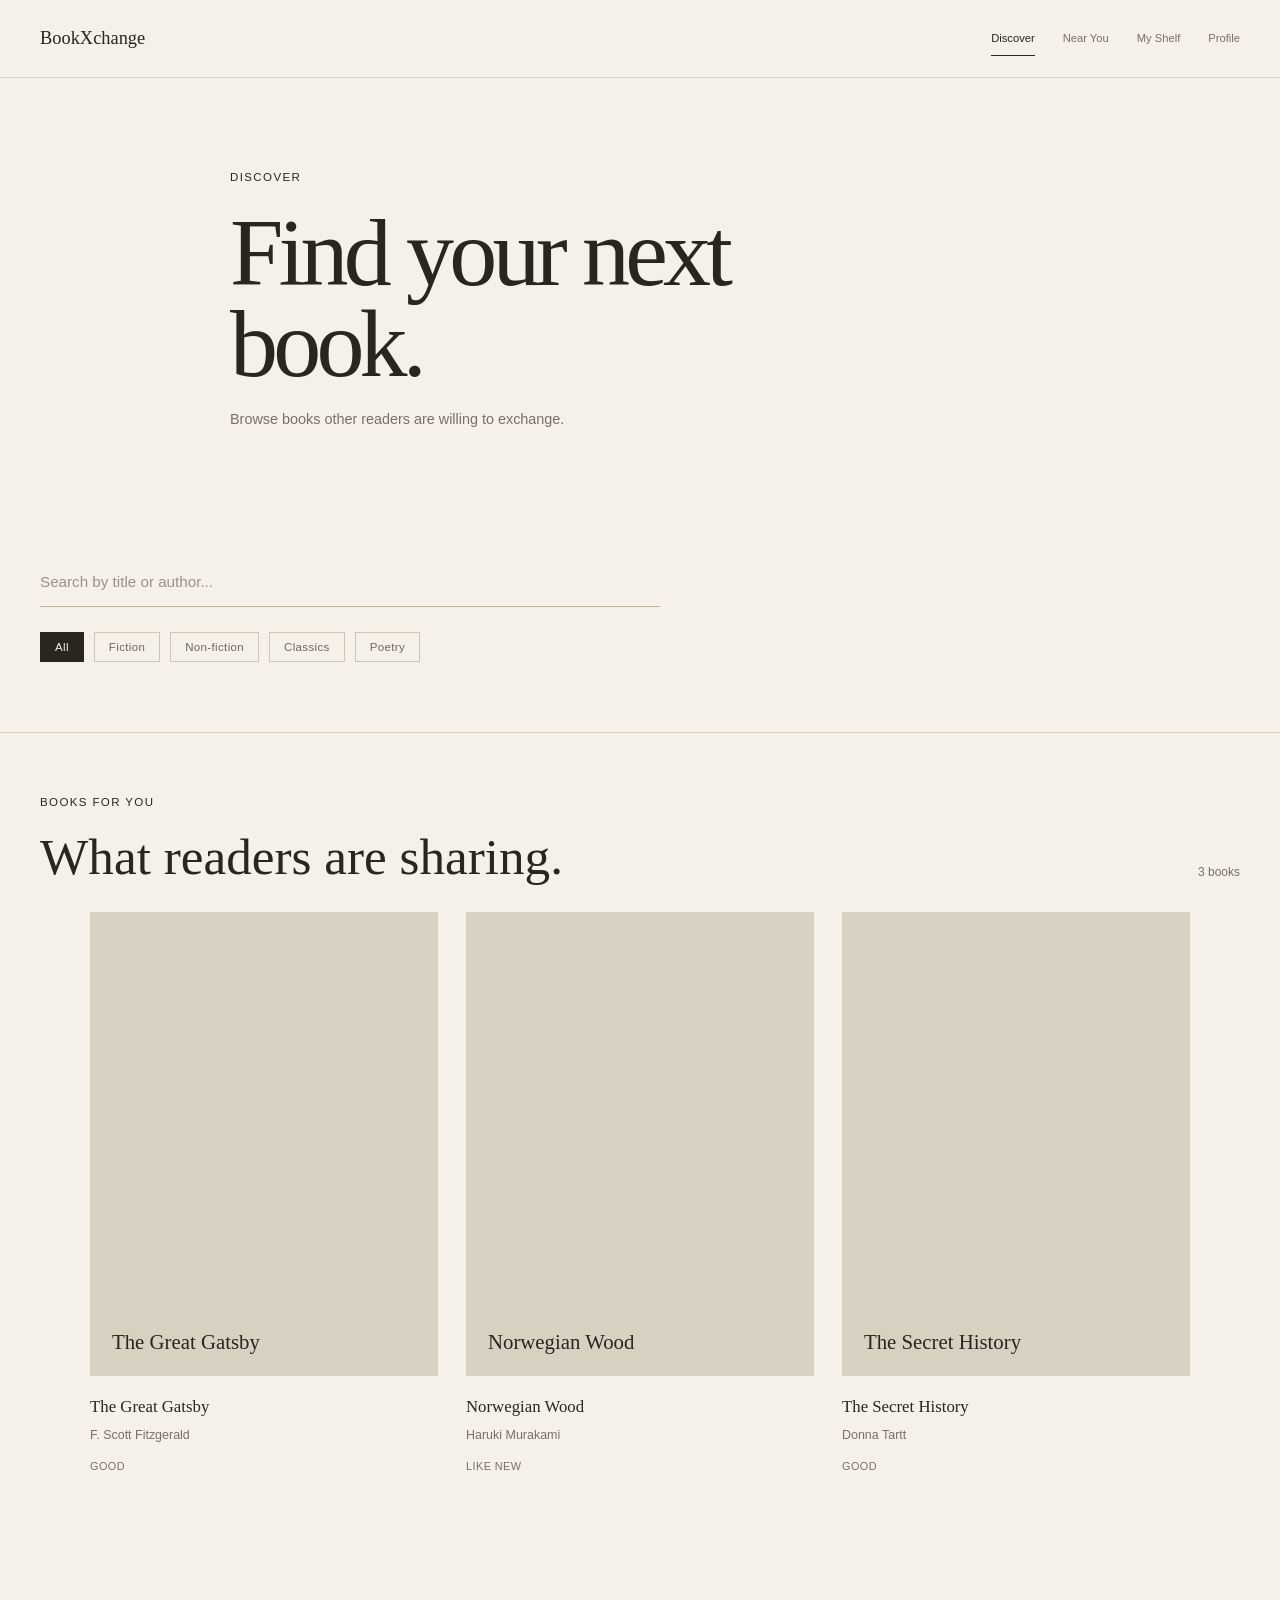
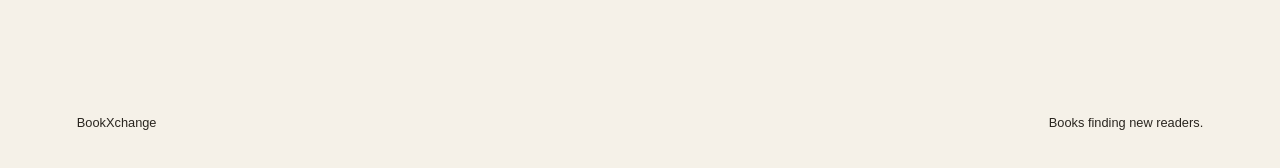
==== commit b65a71a5: "refactor navigation; update header structure and styling across multiple pages" ====
--- a/discover.html
+++ b/discover.html
@@ -10,16 +10,19 @@
 
 <body>
 
-    <header class="navbar">
-        <a href="index.html" class="logo">BookXchange</a>
+    <header class="site-header">
 
-        <nav>
-            <a href="discover.html">Discover</a>
+        <a href="index.html" class="site-logo">
+            BookXchange
+        </a>
+
+        <nav class="site-nav">
+            <a href="discover.html" class="active">Discover</a>
             <a href="near-you.html">Near You</a>
             <a href="shelf.html">My Shelf</a>
+            <a href="profile.html">Profile</a>
         </nav>
 
-        <a href="profile.html" class="profile-link">Profile</a>
     </header>
     <section class="book-detail-modal" id="book-detail-modal" aria-hidden="true">
 
@@ -123,6 +126,39 @@
 
         </section>
 
+        <section class="request-modal" id="request-modal" aria-hidden="true">
+            <div class="request-overlay"></div>
+
+            <div class="request-panel">
+
+                <button type="button" class="close-request" id="close-request" aria-label="Close">
+                    ×
+                </button>
+
+                <p class="eyebrow">Start a conversation</p>
+
+                <h2>Interested in this book?</h2>
+
+                <p class="request-book-name" id="request-book-name"></p>
+
+                <form id="request-form">
+
+                    <label for="request-message">
+                        Message
+                    </label>
+
+                    <textarea id="request-message"
+                        placeholder="Tell the owner why you'd like to exchange for this book." required></textarea>
+
+                    <button type="submit" class="button primary">
+                        Send request
+                    </button>
+
+                </form>
+
+            </div>
+        </section>
+
     </main>
 
 
--- a/css/style.css
+++ b/css/style.css
@@ -2012,4 +2012,1221 @@
         font-size: 2rem;
     }
 
+}
+
+/* =========================
+   EXCHANGE REQUEST MODAL
+========================= */
+
+.request-modal {
+    position: fixed;
+    inset: 0;
+    z-index: 1100;
+
+    display: flex;
+    align-items: center;
+    justify-content: center;
+
+    padding: 25px;
+
+    opacity: 0;
+    visibility: hidden;
+
+    transition:
+        opacity 0.25s ease,
+        visibility 0.25s ease;
+}
+
+.request-modal.is-open {
+    opacity: 1;
+    visibility: visible;
+}
+
+.request-overlay {
+    position: absolute;
+    inset: 0;
+
+    background: rgba(41, 37, 31, 0.5);
+}
+
+.request-panel {
+    position: relative;
+    z-index: 1;
+
+    width: min(560px, 100%);
+
+    padding: 45px;
+
+    background: #f5f1e8;
+}
+
+.close-request {
+    position: absolute;
+    top: 18px;
+    right: 20px;
+
+    border: none;
+    padding: 0;
+
+    background: transparent;
+    color: #29251f;
+
+    font-family: Arial, sans-serif;
+    font-size: 1.7rem;
+    font-weight: 300;
+
+    cursor: pointer;
+}
+
+.request-panel h2 {
+    margin: 8px 0 10px;
+
+    font-family: Georgia, serif;
+    font-size: 2rem;
+    font-weight: normal;
+}
+
+.request-book-name {
+    margin: 0 0 30px;
+
+    color: #777067;
+
+    font-family: Georgia, serif;
+    font-size: 1rem;
+}
+
+#request-form {
+    display: flex;
+    flex-direction: column;
+}
+
+#request-form label {
+    margin-bottom: 8px;
+
+    color: #6d665d;
+
+    font-family: Arial, sans-serif;
+    font-size: 0.72rem;
+    letter-spacing: 0.04em;
+    text-transform: uppercase;
+}
+
+#request-message {
+    min-height: 140px;
+
+    margin-bottom: 20px;
+    padding: 14px;
+
+    resize: vertical;
+
+    border: 1px solid #cfc6b7;
+    border-radius: 0;
+    outline: none;
+
+    background: transparent;
+
+    color: #29251f;
+
+    font-family: Arial, sans-serif;
+    font-size: 0.85rem;
+    line-height: 1.6;
+}
+
+#request-message:focus {
+    border-color: #29251f;
+}
+
+@media (max-width: 600px) {
+
+    .request-panel {
+        padding: 35px 25px;
+    }
+
+}
+
+/* =========================
+   NEAR YOU
+========================= */
+
+.near-you-intro {
+    max-width: 900px;
+}
+
+.near-you-intro .intro-copy {
+    max-width: 500px;
+    margin-top: 18px;
+
+    color: #777067;
+
+    font-family: Arial, sans-serif;
+    font-size: 0.9rem;
+    line-height: 1.7;
+}
+
+
+.near-you-section {
+    margin-top: 65px;
+    margin-bottom: 100px;
+
+    padding-left: 40px;
+    padding-right: 40px;
+}
+
+
+/* Reader list */
+
+.nearby-list {
+    border-top: 1px solid #d8d0c1;
+}
+
+
+.nearby-reader {
+    display: grid;
+    grid-template-columns: 70px 1fr auto;
+
+    align-items: center;
+
+    gap: 25px;
+
+    padding: 25px 0;
+
+    border-bottom: 1px solid #d8d0c1;
+}
+
+
+.reader-initials {
+    width: 52px;
+    height: 52px;
+
+    display: flex;
+    align-items: center;
+    justify-content: center;
+
+    border: 1px solid #cfc6b7;
+
+    color: #29251f;
+
+    font-family: Georgia, serif;
+    font-size: 0.9rem;
+}
+
+
+.reader-info h3 {
+    margin: 0 0 5px;
+
+    font-family: Georgia, serif;
+    font-size: 1.1rem;
+    font-weight: normal;
+}
+
+
+.reader-info p {
+    margin: 0;
+
+    color: #777067;
+
+    font-family: Arial, sans-serif;
+    font-size: 0.75rem;
+}
+
+
+.reader-books {
+    color: #777067;
+
+    font-family: Arial, sans-serif;
+    font-size: 0.7rem;
+
+    text-align: right;
+}
+
+
+/* Empty state */
+
+.nearby-empty {
+    padding: 45px 0;
+
+    color: #777067;
+
+    font-family: Arial, sans-serif;
+    font-size: 0.9rem;
+}
+
+
+@media (max-width: 700px) {
+
+    .near-you-section {
+        padding-left: 20px;
+        padding-right: 20px;
+    }
+
+
+    .nearby-reader {
+        grid-template-columns: 55px 1fr;
+        gap: 15px;
+    }
+
+
+    .reader-books {
+        grid-column: 2;
+
+        text-align: left;
+    }
+
+}
+
+/* =========================
+   READER PROFILE
+========================= */
+
+.clickable-reader {
+    cursor: pointer;
+    transition: background 0.2s ease;
+}
+
+.clickable-reader:hover {
+    background: rgba(216, 208, 193, 0.25);
+}
+
+.reader-profile-modal {
+    position: fixed;
+    inset: 0;
+    z-index: 1000;
+
+    display: flex;
+    align-items: center;
+    justify-content: center;
+
+    padding: 25px;
+
+    opacity: 0;
+    visibility: hidden;
+
+    transition:
+        opacity 0.25s ease,
+        visibility 0.25s ease;
+}
+
+.reader-profile-modal.is-open {
+    opacity: 1;
+    visibility: visible;
+}
+
+.reader-profile-overlay {
+    position: absolute;
+    inset: 0;
+    background: rgba(41, 37, 31, 0.45);
+}
+
+.reader-profile-panel {
+    position: relative;
+    z-index: 1;
+
+    width: min(850px, 100%);
+    max-height: 90vh;
+
+    padding: 45px;
+
+    overflow-y: auto;
+
+    background: #f5f1e8;
+}
+
+.close-reader-profile {
+    position: absolute;
+    top: 18px;
+    right: 20px;
+
+    border: none;
+    padding: 0;
+
+    background: transparent;
+    color: #29251f;
+
+    font-family: Arial, sans-serif;
+    font-size: 1.7rem;
+    font-weight: 300;
+
+    cursor: pointer;
+}
+
+.reader-profile-header {
+    display: flex;
+    align-items: center;
+
+    gap: 20px;
+
+    padding-bottom: 35px;
+
+    border-bottom: 1px solid #d8d0c1;
+}
+
+.reader-profile-initials {
+    width: 70px;
+    height: 70px;
+
+    display: flex;
+    align-items: center;
+    justify-content: center;
+
+    border: 1px solid #cfc6b7;
+
+    font-family: Georgia, serif;
+    font-size: 1.1rem;
+}
+
+.reader-profile-header h2 {
+    margin: 5px 0;
+
+    font-family: Georgia, serif;
+    font-size: 2rem;
+    font-weight: normal;
+}
+
+.reader-profile-header > div:last-child p:last-child {
+    margin: 0;
+
+    color: #777067;
+
+    font-family: Arial, sans-serif;
+    font-size: 0.75rem;
+}
+
+.reader-profile-books {
+    margin-top: 35px;
+}
+
+.reader-profile-books .section-heading {
+    margin-bottom: 25px;
+}
+
+.reader-profile-books .section-heading h3 {
+    margin: 0;
+
+    font-family: Georgia, serif;
+    font-size: 1.2rem;
+    font-weight: normal;
+}
+
+.reader-books-grid {
+    display: grid;
+
+    grid-template-columns:
+        repeat(3, 1fr);
+
+    gap: 25px;
+}
+
+.reader-book-cover {
+    aspect-ratio: 3 / 4;
+
+    margin-bottom: 12px;
+
+    overflow: hidden;
+
+    background: #d8d0c1;
+}
+
+.reader-book-cover img {
+    width: 100%;
+    height: 100%;
+
+    display: block;
+
+    object-fit: cover;
+}
+
+.reader-book-cover.placeholder {
+    display: flex;
+    align-items: flex-end;
+
+    padding: 18px;
+}
+
+.reader-book-cover.placeholder span {
+    color: #29251f;
+
+    font-family: Georgia, serif;
+    font-size: 1rem;
+    line-height: 1.15;
+}
+
+.reader-book h4 {
+    margin: 0 0 4px;
+
+    font-family: Georgia, serif;
+    font-size: 0.95rem;
+    font-weight: normal;
+}
+
+.reader-book p {
+    margin: 0;
+
+    color: #777067;
+
+    font-family: Arial, sans-serif;
+    font-size: 0.7rem;
+}
+
+.reader-books-empty {
+    grid-column: 1 / -1;
+
+    padding: 35px 0;
+
+    color: #777067;
+
+    font-family: Arial, sans-serif;
+    font-size: 0.85rem;
+}
+
+@media (max-width: 650px) {
+
+    .reader-profile-panel {
+        padding: 35px 25px;
+    }
+
+    .reader-books-grid {
+        grid-template-columns:
+            repeat(2, 1fr);
+    }
+
+}
+
+/* =========================
+   PROFILE
+========================= */
+
+.profile-intro {
+    max-width: 900px;
+}
+
+.profile-intro .intro-copy {
+    max-width: 500px;
+    margin-top: 18px;
+    color: #777067;
+    font-family: Arial, sans-serif;
+    font-size: 0.9rem;
+    line-height: 1.7;
+}
+
+.profile-section {
+    margin-top: 65px;
+    margin-bottom: 90px;
+    padding: 0 40px;
+}
+
+.profile-header {
+    display: flex;
+    align-items: center;
+    gap: 25px;
+    padding-bottom: 35px;
+    border-bottom: 1px solid #d8d0c1;
+}
+
+.profile-avatar {
+    width: 82px;
+    height: 82px;
+
+    display: flex;
+    align-items: center;
+    justify-content: center;
+
+    border: 1px solid #cfc6b7;
+
+    color: #29251f;
+
+    font-family: Georgia, serif;
+    font-size: 1.15rem;
+}
+
+.profile-identity h2 {
+    margin: 4px 0 7px;
+
+    font-family: Georgia, serif;
+    font-size: 2rem;
+    font-weight: normal;
+}
+
+.profile-identity p:last-child {
+    margin: 0;
+
+    color: #777067;
+
+    font-family: Arial, sans-serif;
+    font-size: 0.8rem;
+}
+
+
+.profile-bio-section {
+    display: flex;
+    align-items: flex-start;
+    justify-content: space-between;
+
+    gap: 40px;
+
+    padding: 35px 0;
+
+    border-bottom: 1px solid #d8d0c1;
+}
+
+.profile-bio-section h3 {
+    max-width: 650px;
+
+    margin: 8px 0 0;
+
+    font-family: Georgia, serif;
+    font-size: 1.35rem;
+    line-height: 1.5;
+    font-weight: normal;
+}
+
+
+.profile-edit-button {
+    appearance: none;
+
+    padding: 8px 14px;
+
+    border: 1px solid #29251f;
+    border-radius: 0;
+
+    background: transparent;
+    color: #29251f;
+
+    font-family: Arial, sans-serif;
+    font-size: 0.7rem;
+
+    cursor: pointer;
+
+    white-space: nowrap;
+
+    transition:
+        background 0.2s ease,
+        color 0.2s ease;
+}
+
+.profile-edit-button:hover {
+    background: #29251f;
+    color: #f5f1e8;
+}
+
+
+.profile-stats {
+    display: flex;
+    gap: 60px;
+
+    padding-top: 30px;
+}
+
+.profile-stat span {
+    display: block;
+
+    font-family: Georgia, serif;
+    font-size: 1.5rem;
+}
+
+.profile-stat p {
+    margin: 5px 0 0;
+
+    color: #777067;
+
+    font-family: Arial, sans-serif;
+    font-size: 0.7rem;
+}
+
+
+/* PROFILE BOOKS */
+
+.profile-books-section {
+    margin-bottom: 100px;
+    padding: 0 40px;
+}
+
+.profile-books-grid {
+    display: grid;
+
+    grid-template-columns:
+        repeat(3, minmax(0, 1fr));
+
+    gap: 30px;
+}
+
+.profile-book {
+    border-top: 1px solid #d8d0c1;
+    padding-top: 18px;
+}
+
+.profile-book-cover {
+    width: 100%;
+    aspect-ratio: 3 / 4;
+
+    margin-bottom: 18px;
+
+    background: #e5ddd1;
+
+    background-size: cover;
+    background-position: center;
+
+    display: flex;
+    align-items: center;
+    justify-content: center;
+
+    color: #777067;
+
+    font-family: Georgia, serif;
+}
+
+.profile-book-info h3 {
+    margin: 0 0 5px;
+
+    font-family: Georgia, serif;
+    font-size: 1rem;
+    font-weight: normal;
+}
+
+.profile-book-info p {
+    margin: 0;
+
+    color: #777067;
+
+    font-family: Arial, sans-serif;
+    font-size: 0.75rem;
+}
+
+
+/* PROFILE MODAL */
+
+.profile-edit-modal {
+    position: fixed;
+    inset: 0;
+
+    z-index: 1000;
+
+    display: none;
+}
+
+.profile-edit-modal.is-open {
+    display: block;
+}
+
+.profile-edit-overlay {
+    position: absolute;
+    inset: 0;
+
+    background: rgba(41, 37, 31, 0.45);
+}
+
+.profile-edit-panel {
+    position: relative;
+
+    width: min(520px, calc(100% - 40px));
+
+    max-height: 90vh;
+    overflow-y: auto;
+
+    margin: 5vh auto;
+
+    padding: 45px;
+
+    background: #f5f1e8;
+
+    box-shadow: 0 20px 60px rgba(41, 37, 31, 0.15);
+
+    animation: profileModalIn 0.25s ease;
+}
+
+@keyframes profileModalIn {
+    from {
+        opacity: 0;
+        transform: translateY(15px);
+    }
+
+    to {
+        opacity: 1;
+        transform: translateY(0);
+    }
+}
+
+.close-profile-edit {
+    position: absolute;
+
+    top: 18px;
+    right: 20px;
+
+    border: none;
+    background: transparent;
+
+    color: #29251f;
+
+    font-size: 1.6rem;
+    font-weight: normal;
+
+    cursor: pointer;
+}
+
+.profile-edit-panel h2 {
+    margin: 8px 0 30px;
+
+    font-family: Georgia, serif;
+    font-size: 1.7rem;
+    font-weight: normal;
+}
+
+#profile-form {
+    display: flex;
+    flex-direction: column;
+}
+
+#profile-form label {
+    margin-bottom: 7px;
+
+    color: #6d665d;
+
+    font-family: Arial, sans-serif;
+    font-size: 0.7rem;
+}
+
+#profile-form input,
+#profile-form textarea {
+    width: 100%;
+
+    box-sizing: border-box;
+
+    margin-bottom: 22px;
+
+    padding: 12px;
+
+    border: 1px solid #cfc6b7;
+    border-radius: 0;
+
+    background: transparent;
+
+    color: #29251f;
+
+    font-family: Arial, sans-serif;
+    font-size: 0.85rem;
+
+    outline: none;
+}
+
+#profile-form textarea {
+    min-height: 120px;
+    resize: vertical;
+}
+
+#profile-form input:focus,
+#profile-form textarea:focus {
+    border-color: #29251f;
+}
+
+
+/* MOBILE */
+
+@media (max-width: 700px) {
+
+    .profile-section,
+    .profile-books-section {
+        padding-left: 20px;
+        padding-right: 20px;
+    }
+
+    .profile-header {
+        gap: 18px;
+    }
+
+    .profile-avatar {
+        width: 65px;
+        height: 65px;
+    }
+
+    .profile-identity h2 {
+        font-size: 1.5rem;
+    }
+
+    .profile-bio-section {
+        flex-direction: column;
+    }
+
+    .profile-stats {
+        gap: 35px;
+    }
+
+    .profile-books-grid {
+        grid-template-columns: 1fr 1fr;
+        gap: 20px;
+    }
+
+    .profile-edit-panel {
+        padding: 35px 25px;
+    }
+}
+
+/* =========================
+   SITE HEADER
+========================= */
+
+.site-header {
+    display: flex;
+    align-items: center;
+    justify-content: space-between;
+
+    padding: 24px 40px;
+
+    border-bottom: 1px solid #d8d0c1;
+}
+
+.site-logo {
+    color: #29251f;
+
+    font-family: Georgia, serif;
+    font-size: 1.15rem;
+
+    text-decoration: none;
+}
+
+.site-nav {
+    display: flex;
+    align-items: center;
+    gap: 28px;
+}
+
+.site-nav a {
+    position: relative;
+
+    color: #777067;
+
+    font-family: Arial, sans-serif;
+    font-size: 0.7rem;
+
+    text-decoration: none;
+
+    transition: color 0.2s ease;
+}
+
+.site-nav a:hover {
+    color: #29251f;
+}
+
+.site-nav a.active {
+    color: #29251f;
+}
+
+.site-nav a.active::after {
+    content: "";
+
+    position: absolute;
+
+    left: 0;
+    right: 0;
+    bottom: -8px;
+
+    height: 1px;
+
+    background: #29251f;
+}
+
+
+/* MOBILE */
+
+@media (max-width: 700px) {
+
+    .site-header {
+        padding: 20px;
+    }
+
+    .site-nav {
+        gap: 15px;
+    }
+
+    .site-nav a {
+        font-size: 0.65rem;
+    }
+
+}
+
+/* =========================
+   WISHLIST BUTTONS + FORM
+========================= */
+
+/* Add book button */
+
+#wishlist-page .button,
+.wishlist-heading .button {
+    appearance: none;
+    -webkit-appearance: none;
+
+    display: inline-flex;
+    align-items: center;
+    justify-content: center;
+
+    padding: 10px 16px;
+
+    border: 1px solid #29251f;
+    border-radius: 0;
+
+    background: #29251f;
+    color: #f5f1e8;
+
+    font-family: Arial, sans-serif;
+    font-size: 0.7rem;
+    font-weight: normal;
+    letter-spacing: 0.04em;
+    line-height: 1;
+
+    text-decoration: none;
+
+    cursor: pointer;
+
+    transition:
+        background 0.2s ease,
+        color 0.2s ease,
+        border-color 0.2s ease;
+}
+
+.wishlist-heading .button:hover {
+    background: transparent;
+    color: #29251f;
+}
+
+
+/* Remove button */
+
+.wishlist-remove {
+    appearance: none;
+    -webkit-appearance: none;
+
+    padding: 7px 12px;
+
+    border: 1px solid #cfc6b7;
+    border-radius: 0;
+
+    background: transparent;
+    color: #777067;
+
+    font-family: Arial, sans-serif;
+    font-size: 0.68rem;
+    font-weight: normal;
+    letter-spacing: 0.03em;
+
+    cursor: pointer;
+
+    transition:
+        background 0.2s ease,
+        color 0.2s ease,
+        border-color 0.2s ease;
+}
+
+.wishlist-remove:hover {
+    border-color: #29251f;
+    background: #29251f;
+    color: #f5f1e8;
+}
+
+
+/* =========================
+   WISHLIST MODAL FORM
+========================= */
+
+.wishlist-modal {
+    position: fixed;
+    inset: 0;
+    z-index: 1000;
+
+    display: none;
+    align-items: flex-start;
+    justify-content: center;
+
+    overflow-y: auto;
+}
+
+.wishlist-modal.is-open {
+    display: flex;
+}
+
+.wishlist-overlay {
+    position: fixed;
+    inset: 0;
+
+    background: rgba(41, 37, 31, 0.45);
+}
+
+.wishlist-panel {
+    position: relative;
+    z-index: 1;
+
+    width: min(520px, calc(100% - 40px));
+    box-sizing: border-box;
+
+    margin: 5vh auto;
+    padding: 45px;
+
+    background: #f5f1e8;
+
+    box-shadow: 0 20px 60px rgba(41, 37, 31, 0.15);
+
+    animation: wishlistModalIn 0.25s ease;
+}
+
+.wishlist-panel h2 {
+    margin: 8px 0 32px;
+
+    color: #29251f;
+
+    font-family: Georgia, serif;
+    font-size: 1.7rem;
+    font-weight: normal;
+    line-height: 1.25;
+}
+
+.close-wishlist {
+    appearance: none;
+    -webkit-appearance: none;
+
+    position: absolute;
+    top: 16px;
+    right: 18px;
+
+    width: 32px;
+    height: 32px;
+
+    display: flex;
+    align-items: center;
+    justify-content: center;
+
+    padding: 0;
+
+    border: none;
+    background: transparent;
+    color: #29251f;
+
+    font-family: Arial, sans-serif;
+    font-size: 1.5rem;
+    font-weight: normal;
+    line-height: 1;
+
+    cursor: pointer;
+
+    transition: opacity 0.2s ease;
+}
+
+.close-wishlist:hover {
+    opacity: 0.5;
+}
+
+
+/* Form layout */
+
+#wishlist-form {
+    display: flex;
+    flex-direction: column;
+}
+
+#wishlist-form label {
+    display: block;
+
+    margin-bottom: 8px;
+
+    color: #6d665d;
+
+    font-family: Arial, sans-serif;
+    font-size: 0.68rem;
+    letter-spacing: 0.03em;
+}
+
+#wishlist-form input,
+#wishlist-form textarea {
+    appearance: none;
+    -webkit-appearance: none;
+
+    width: 100%;
+    box-sizing: border-box;
+
+    margin: 0 0 22px;
+    padding: 12px 0;
+
+    border: none;
+    border-bottom: 1px solid #cfc6b7;
+    border-radius: 0;
+
+    outline: none;
+
+    background: transparent;
+    color: #29251f;
+
+    font-family: Arial, sans-serif;
+    font-size: 0.85rem;
+    line-height: 1.5;
+
+    transition: border-color 0.2s ease;
+}
+
+#wishlist-form input::placeholder,
+#wishlist-form textarea::placeholder {
+    color: #a49b8f;
+}
+
+#wishlist-form input:focus,
+#wishlist-form textarea:focus {
+    border-bottom-color: #29251f;
+}
+
+#wishlist-form textarea {
+    min-height: 105px;
+
+    padding-top: 10px;
+
+    resize: vertical;
+}
+
+
+/* Submit button */
+
+#wishlist-form .button.primary {
+    appearance: none;
+    -webkit-appearance: none;
+
+    align-self: flex-start;
+
+    margin-top: 5px;
+    padding: 11px 18px;
+
+    border: 1px solid #29251f;
+    border-radius: 0;
+
+    background: #29251f;
+    color: #f5f1e8;
+
+    font-family: Arial, sans-serif;
+    font-size: 0.7rem;
+    font-weight: normal;
+    letter-spacing: 0.04em;
+
+    cursor: pointer;
+
+    transition:
+        background 0.2s ease,
+        color 0.2s ease;
+}
+
+#wishlist-form .button.primary:hover {
+    background: transparent;
+    color: #29251f;
+}
+
+
+/* Mobile */
+
+@media (max-width: 700px) {
+
+    .wishlist-panel {
+        width: calc(100% - 30px);
+        padding: 38px 25px;
+    }
+
+    .wishlist-panel h2 {
+        font-size: 1.45rem;
+    }
+
+    #wishlist-form .button.primary {
+        width: 100%;
+    }
+
 }
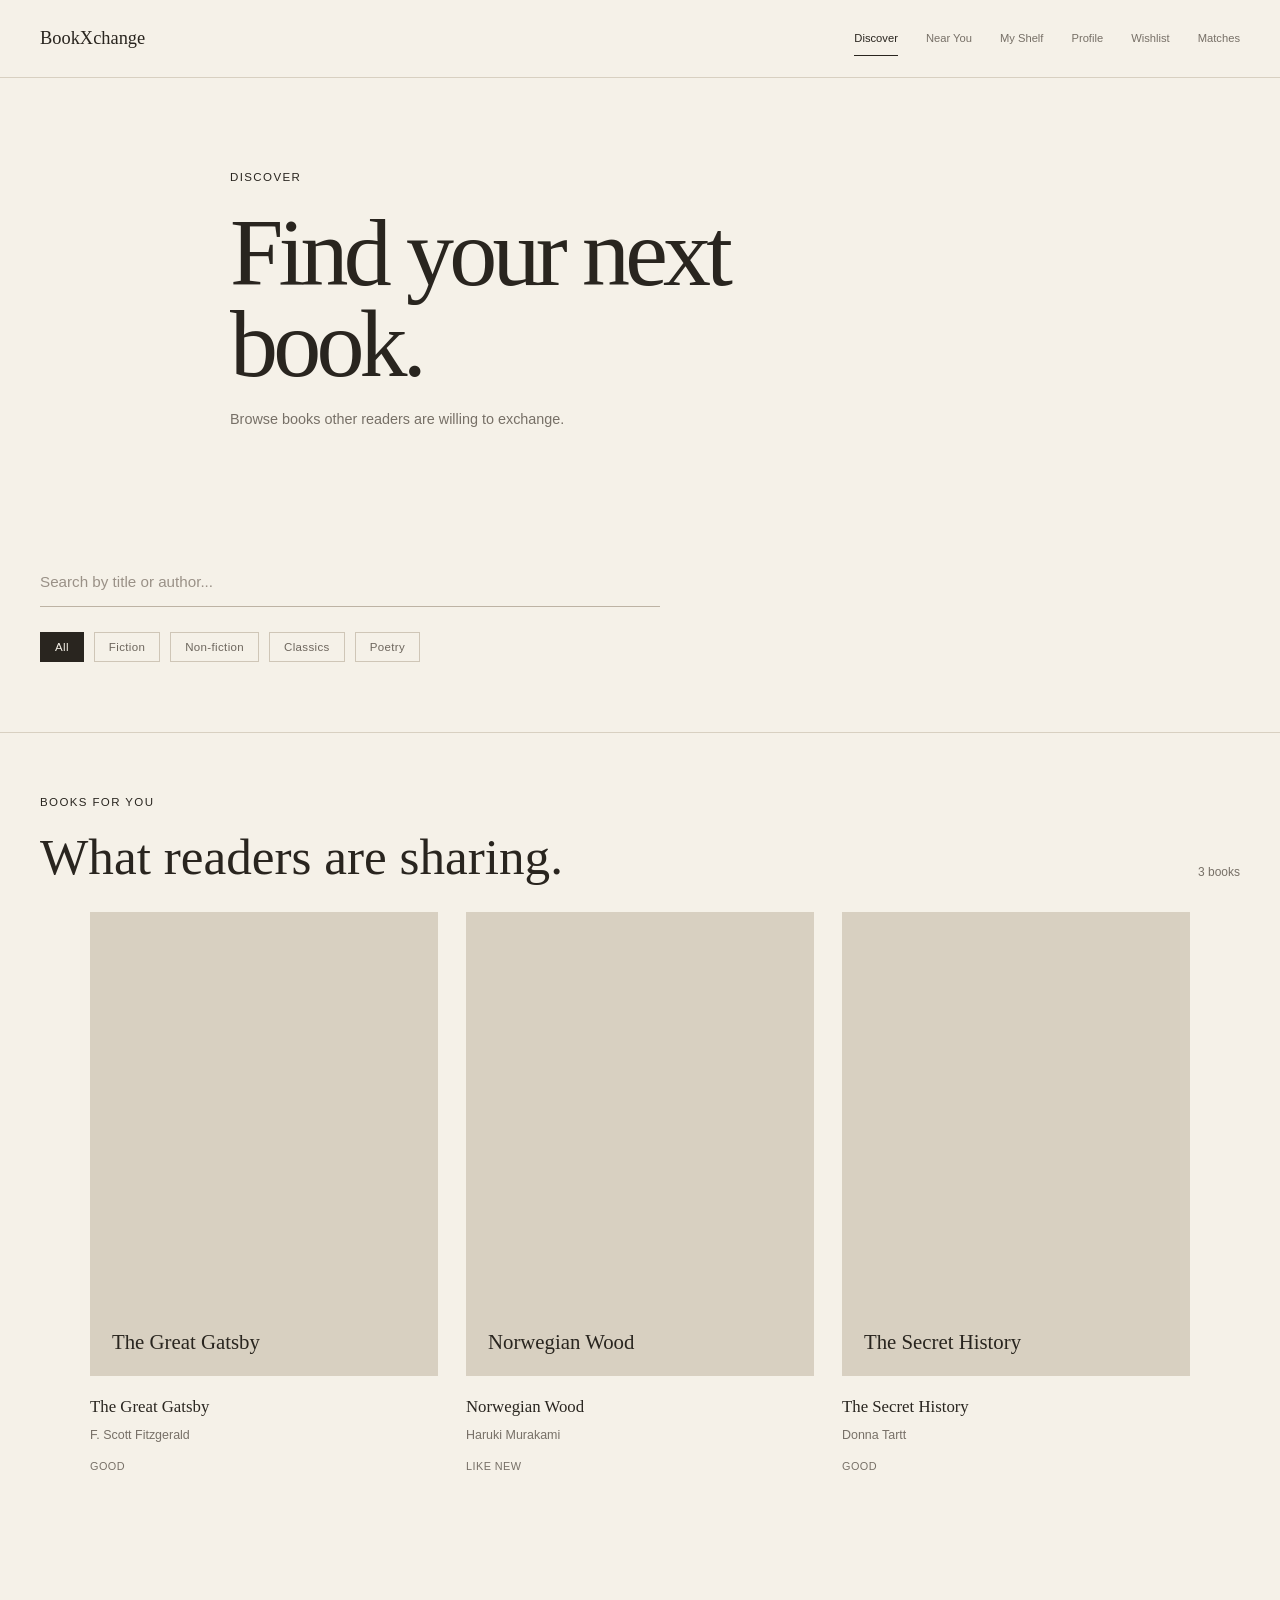
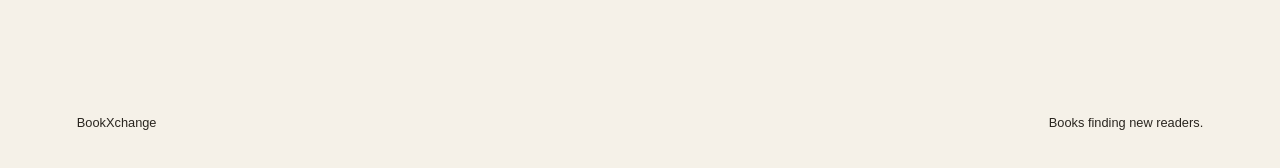
==== commit 3f01edae: "add navigation links; include Wishlist and Matches in the header across multiple pages" ====
--- a/discover.html
+++ b/discover.html
@@ -21,6 +21,8 @@
             <a href="near-you.html">Near You</a>
             <a href="shelf.html">My Shelf</a>
             <a href="profile.html">Profile</a>
+            <a href="wishlist.html">Wishlist</a>
+            <a href="matches.html">Matches</a>
         </nav>
 
     </header>
